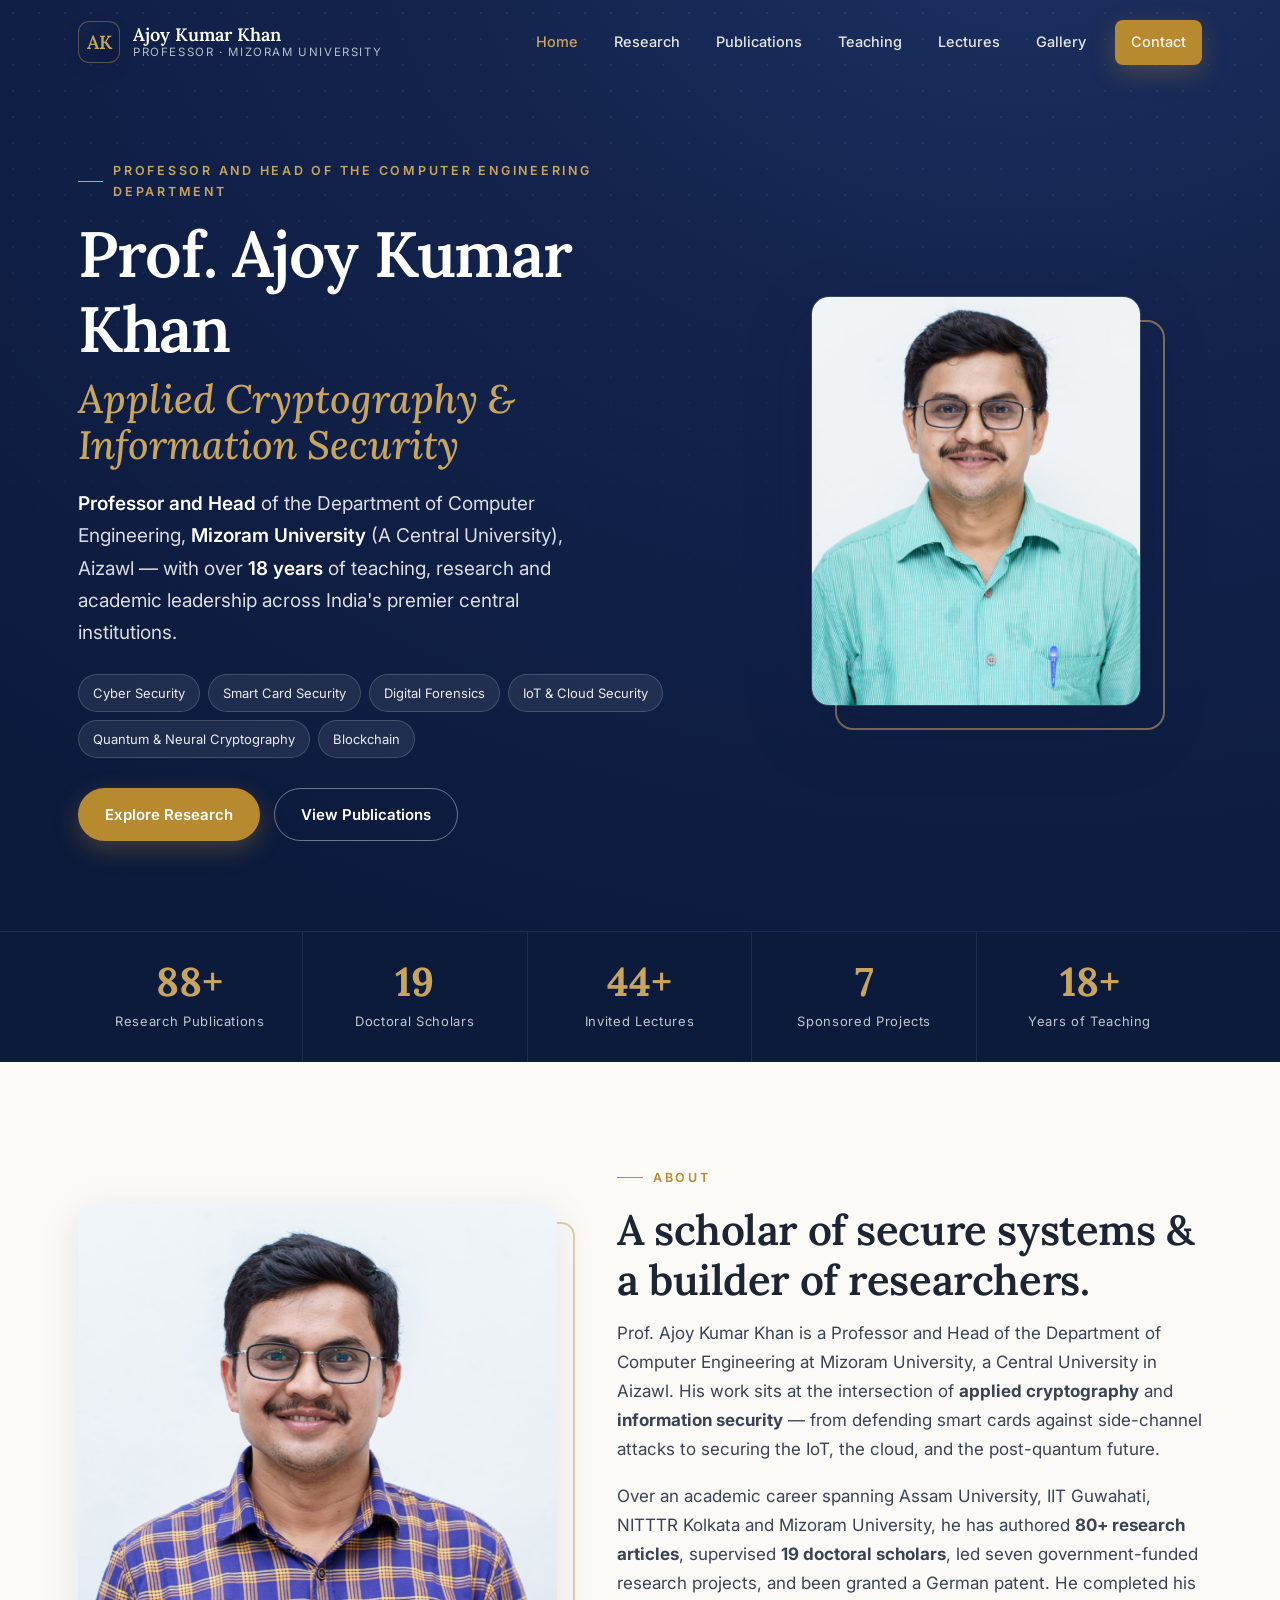
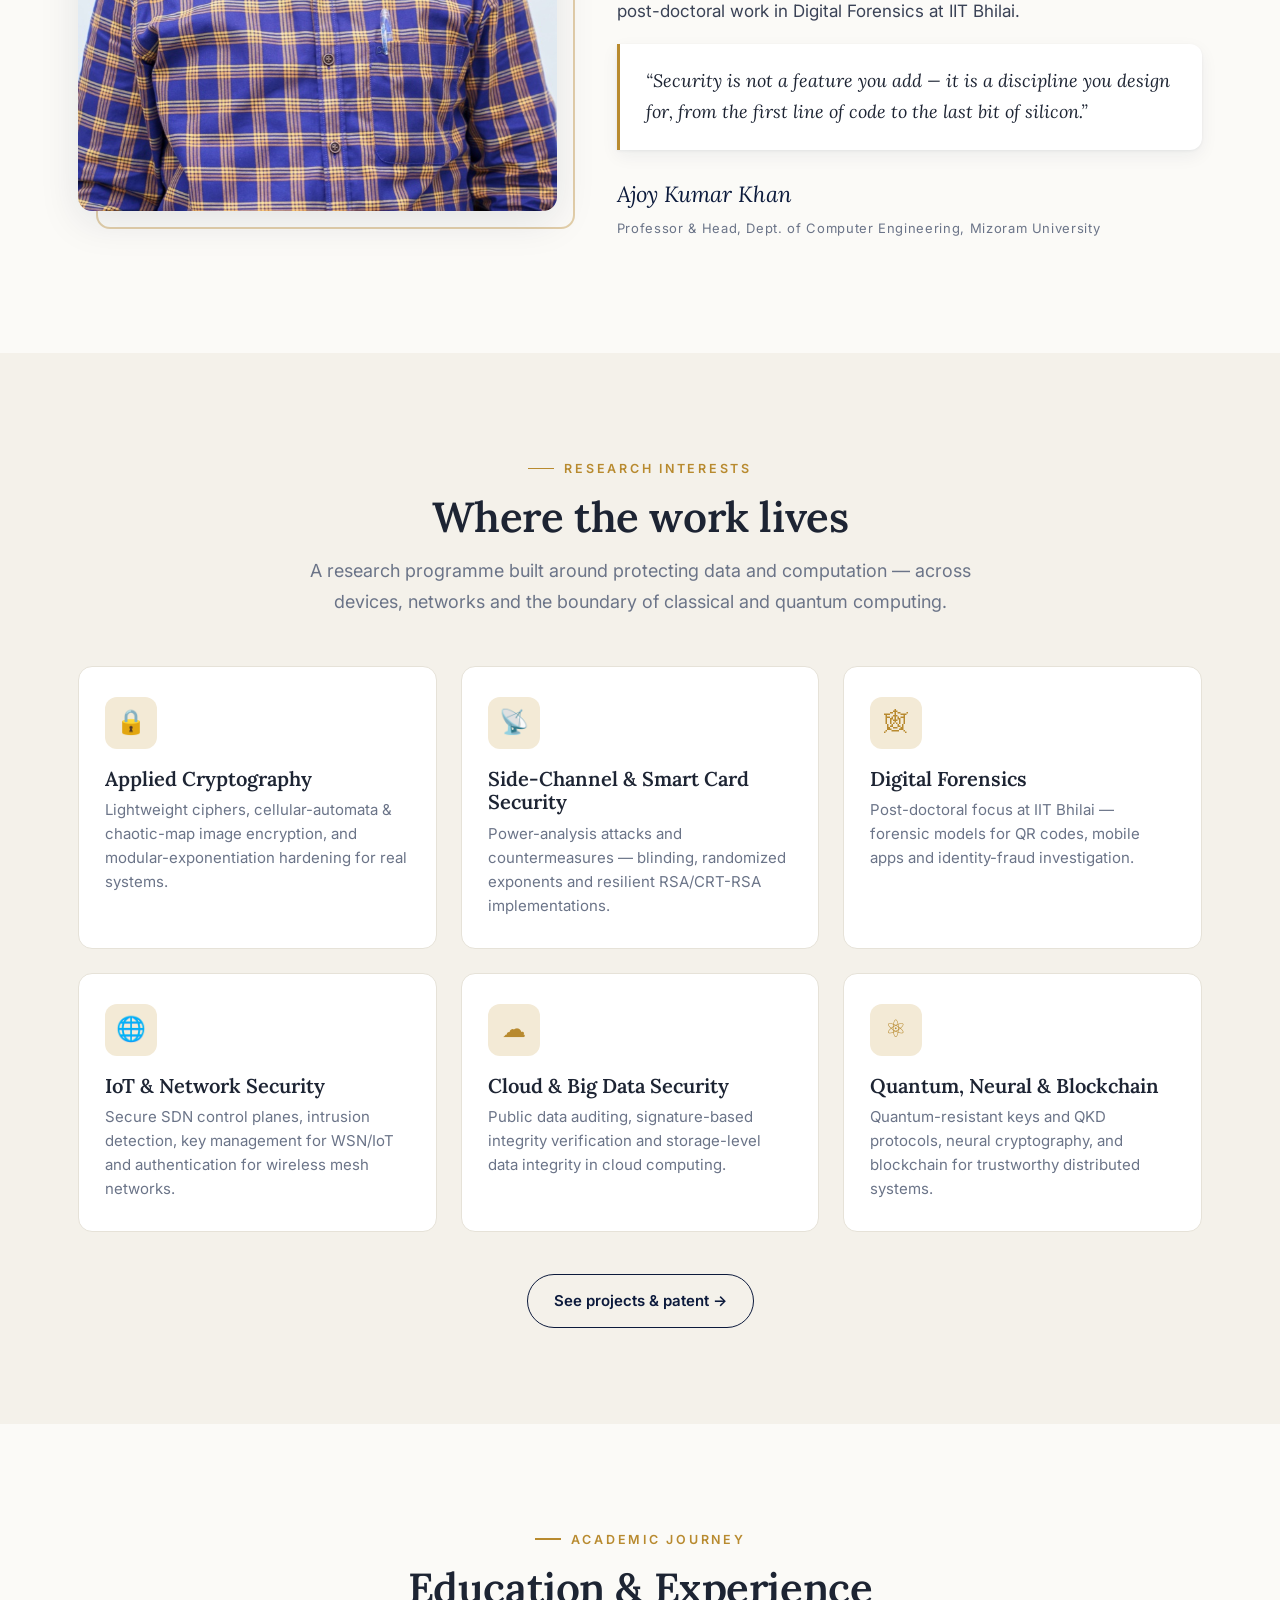
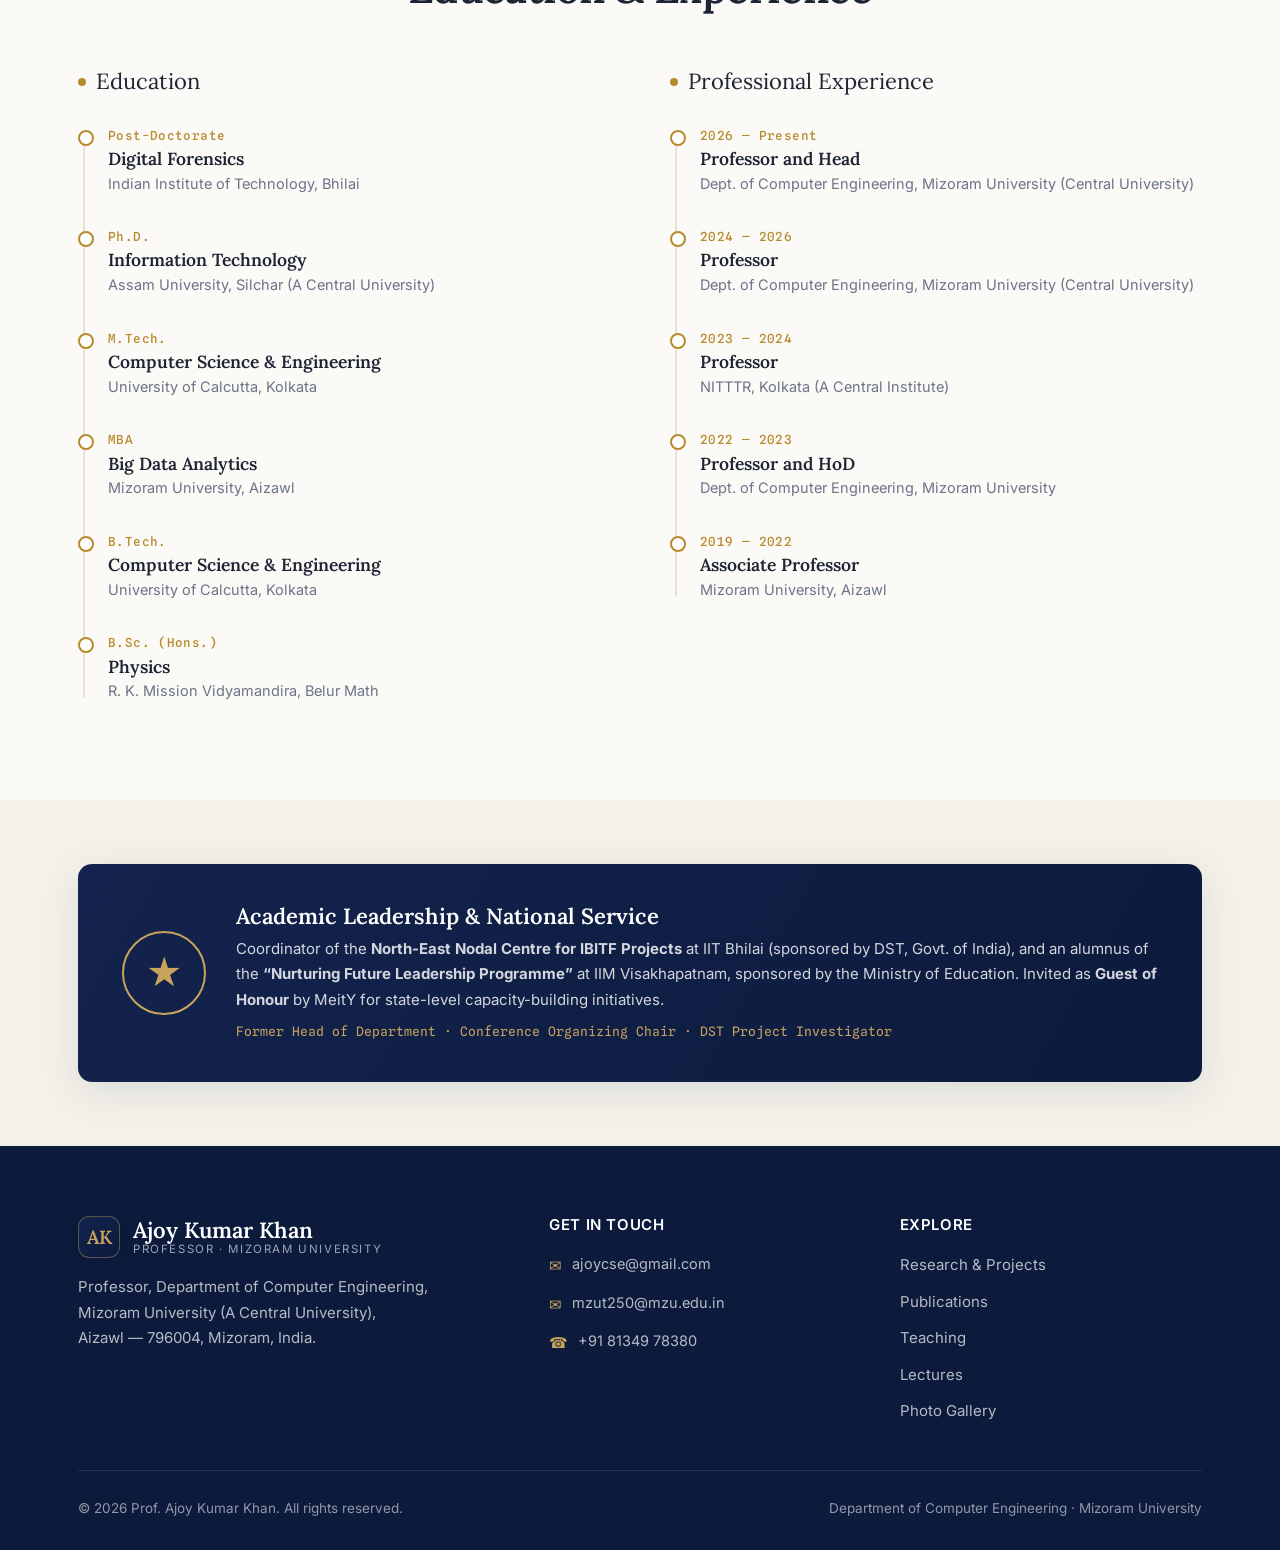
==== index.html @ 29b71128 "first commit" ====
<!DOCTYPE html>
<html lang="en">
<head>
<meta charset="UTF-8">
<meta name="viewport" content="width=device-width, initial-scale=1.0">
<title>Prof. Ajoy Kumar Khan — Professor of Computer Engineering | Cryptography &amp; Cyber Security</title>
<meta name="description" content="Prof. Ajoy Kumar Khan, Professor of Computer Engineering at Mizoram University (A Central University). Researcher in Applied Cryptography, Cyber Security, Digital Forensics, IoT and Cloud Security with 50+ publications and 19 doctoral scholars.">
<link rel="preconnect" href="https://fonts.googleapis.com">
<link rel="preconnect" href="https://fonts.gstatic.com" crossorigin>
<link href="https://fonts.googleapis.com/css2?family=Lora:ital,wght@0,500;0,600;0,700;1,500;1,600&family=Inter:wght@400;500;600;700&family=Spline+Sans+Mono:wght@400;500;600&display=swap" rel="stylesheet">
<link rel="stylesheet" href="assets/css/style.css">
</head>
<body>

<!-- ===== NAV ===== -->
<nav class="nav transparent">
  <div class="wrap nav__inner">
    <a href="index.html" class="brand">
      <span class="brand__mark">AK</span>
      <span class="brand__txt">
        <span class="brand__name">Ajoy Kumar Khan</span>
        <span class="brand__sub">Professor &middot; Mizoram University</span>
      </span>
    </a>
    <div class="nav__links" id="navLinks">
      <a href="index.html" data-page="index.html">Home</a>
      <a href="research.html" data-page="research.html">Research</a>
      <a href="publications.html" data-page="publications.html">Publications</a>
      <a href="teaching.html" data-page="teaching.html">Teaching</a>
      <a href="lectures.html" data-page="lectures.html">Lectures</a>
      <a href="gallery.html" data-page="gallery.html">Gallery</a>
      <a href="index.html#contact" class="btn btn--gold nav__cta">Contact</a>
    </div>
    <button class="nav__toggle" id="navToggle" aria-label="Menu"><span></span><span></span><span></span></button>
  </div>
</nav>

<!-- ===== HERO ===== -->
<header class="hero">
  <div class="hero__motif"></div>
  <div class="wrap hero__grid">
    <div class="hero__copy">
      <p class="eyebrow hero__eyebrow">Professor and Head of the Computer Engineering Department</p>
      <h1>Prof. Ajoy Kumar Khan
        <span class="accent">Applied Cryptography &amp; Information Security</span>
      </h1>
      <p class="hero__role">
        <strong>Professor and Head</strong> of the Department of Computer Engineering,
        <strong>Mizoram University</strong> (A Central University), Aizawl — with over
        <strong>18 years</strong> of teaching, research and academic leadership across India's
        premier central institutions.
      </p>
      <div class="hero__tags">
        <span>Cyber Security</span><span>Smart Card Security</span><span>Digital Forensics</span>
        <span>IoT &amp; Cloud Security</span><span>Quantum &amp; Neural Cryptography</span><span>Blockchain</span>
      </div>
      <div class="hero__cta">
        <a href="research.html" class="btn btn--gold">Explore Research</a>
        <a href="publications.html" class="btn btn--ghost">View Publications</a>
      </div>
    </div>
    <div class="hero__portrait">
      <span class="hero__frame"></span>
      <img src="assets/img/portrait-hero.jpg" alt="Prof. Ajoy Kumar Khan">
      <!-- <div class="hero__badge">
        <b>German Patent</b>
        <small>Granted 2022 &middot; English–Mizo Corpus</small>
      </div> -->
    </div>
  </div>
</header>

<!-- ===== HERO STATS ===== -->
<section class="hero-stats">
  <div class="wrap">
    <div class="hero-stats__grid">
      <div class="hstat"><b data-count="88" data-suffix="+">0</b><span>Research Publications</span></div>
      <div class="hstat"><b data-count="19">0</b><span>Doctoral Scholars</span></div>
      <div class="hstat"><b data-count="44" data-suffix="+">0</b><span>Invited Lectures</span></div>
      <div class="hstat"><b data-count="7">0</b><span>Sponsored Projects</span></div>
      <div class="hstat"><b data-count="18" data-suffix="+">0</b><span>Years of Teaching</span></div>
    </div>
  </div>
</section>

<!-- ===== ABOUT ===== -->
<section class="section" id="about">
  <div class="wrap about about__grid">
    <div class="about__media reveal">
      <img src="assets/img/portrait-about.jpg" alt="Prof. Ajoy Kumar Khan portrait">
    </div>
    <div class="reveal" data-d="1">
      <p class="eyebrow">About</p>
      <h2 class="section-title">A scholar of secure systems &amp; a builder of researchers.</h2>
      <p class="lead">Prof. Ajoy Kumar Khan is a Professor and Head of the Department of Computer Engineering at
        Mizoram University, a Central University in Aizawl. His work sits at the intersection of
        <strong>applied cryptography</strong> and <strong>information security</strong> — from defending
        smart cards against side-channel attacks to securing the IoT, the cloud, and the post-quantum future.</p>
      <p>Over an academic career spanning Assam University, IIT Guwahati, NITTTR Kolkata and Mizoram University,
        he has authored <strong>80+ research articles</strong>, supervised <strong>19 doctoral scholars</strong>,
        led seven government-funded research projects, and been granted a German patent. He completed his
        post-doctoral work in Digital Forensics at IIT Bhilai.</p>
      <div class="quote-card">“Security is not a feature you add — it is a discipline you design for, from the
        first line of code to the last bit of silicon.”</div>
      <p class="signature">Ajoy Kumar Khan
        <small>Professor &amp; Head, Dept. of Computer Engineering, Mizoram University</small>
      </p>
    </div>
  </div>
</section>

<!-- ===== RESEARCH INTERESTS ===== -->
<section class="section bg-paper2">
  <div class="wrap">
    <div class="center reveal">
      <p class="eyebrow">Research Interests</p>
      <h2 class="section-title">Where the work lives</h2>
      <p class="section-lead">A research programme built around protecting data and computation —
        across devices, networks and the boundary of classical and quantum computing.</p>
    </div>
    <div class="cards" style="margin-top:48px">
      <div class="icard reveal">
        <div class="icard__ico">&#128274;</div>
        <h3>Applied Cryptography</h3>
        <p>Lightweight ciphers, cellular-automata &amp; chaotic-map image encryption, and modular-exponentiation hardening for real systems.</p>
      </div>
      <div class="icard reveal" data-d="1">
        <div class="icard__ico">&#128225;</div>
        <h3>Side-Channel &amp; Smart Card Security</h3>
        <p>Power-analysis attacks and countermeasures — blinding, randomized exponents and resilient RSA/CRT-RSA implementations.</p>
      </div>
      <div class="icard reveal" data-d="2">
        <div class="icard__ico">&#128376;</div>
        <h3>Digital Forensics</h3>
        <p>Post-doctoral focus at IIT Bhilai — forensic models for QR codes, mobile apps and identity-fraud investigation.</p>
      </div>
      <div class="icard reveal">
        <div class="icard__ico">&#127760;</div>
        <h3>IoT &amp; Network Security</h3>
        <p>Secure SDN control planes, intrusion detection, key management for WSN/IoT and authentication for wireless mesh networks.</p>
      </div>
      <div class="icard reveal" data-d="1">
        <div class="icard__ico">&#9729;</div>
        <h3>Cloud &amp; Big Data Security</h3>
        <p>Public data auditing, signature-based integrity verification and storage-level data integrity in cloud computing.</p>
      </div>
      <div class="icard reveal" data-d="2">
        <div class="icard__ico">&#9883;</div>
        <h3>Quantum, Neural &amp; Blockchain</h3>
        <p>Quantum-resistant keys and QKD protocols, neural cryptography, and blockchain for trustworthy distributed systems.</p>
      </div>
    </div>
    <div class="center" style="margin-top:42px">
      <a href="research.html" class="btn btn--dark">See projects &amp; patent &rarr;</a>
    </div>
  </div>
</section>

<!-- ===== EDUCATION & EXPERIENCE ===== -->
<section class="section">
  <div class="wrap">
    <div class="center reveal">
      <p class="eyebrow">Academic Journey</p>
      <h2 class="section-title">Education &amp; Experience</h2>
    </div>
    <div class="tl-grid" style="margin-top:50px">
      <div class="reveal">
        <div class="tl-head"><span class="dot"></span>Education</div>
        <div class="timeline">
          <div class="tl-item"><div class="yr">Post-Doctorate</div><h4>Digital Forensics</h4><p>Indian Institute of Technology, Bhilai</p></div>
          <div class="tl-item"><div class="yr">Ph.D.</div><h4>Information Technology</h4><p>Assam University, Silchar (A Central University)</p></div>
          <div class="tl-item"><div class="yr">M.Tech.</div><h4>Computer Science &amp; Engineering</h4><p>University of Calcutta, Kolkata</p></div>
          <div class="tl-item"><div class="yr">MBA</div><h4>Big Data Analytics</h4><p>Mizoram University, Aizawl</p></div>
          <div class="tl-item"><div class="yr">B.Tech.</div><h4>Computer Science &amp; Engineering</h4><p>University of Calcutta, Kolkata</p></div>
          <div class="tl-item"><div class="yr">B.Sc. (Hons.)</div><h4>Physics</h4><p>R. K. Mission Vidyamandira, Belur Math</p></div>
        </div>
      </div>
      <div class="reveal" data-d="1">
        <div class="tl-head"><span class="dot"></span>Professional Experience</div>
        <div class="timeline">
          <div class="tl-item"><div class="yr">2026 — Present</div><h4>Professor and Head</h4><p>Dept. of Computer Engineering, Mizoram University (Central University)</p></div>
          <div class="tl-item"><div class="yr">2024 — 2026</div><h4>Professor</h4><p>Dept. of Computer Engineering, Mizoram University (Central University)</p></div>
          <div class="tl-item"><div class="yr">2023 — 2024</div><h4>Professor</h4><p>NITTTR, Kolkata (A Central Institute)</p></div>
          <div class="tl-item"><div class="yr">2022 — 2023</div><h4>Professor and HoD</h4><p>Dept. of Computer Engineering, Mizoram University</p></div>
          <div class="tl-item"><div class="yr">2019 — 2022</div><h4>Associate Professor</h4><p>Mizoram University, Aizawl</p></div>
        </div>
      </div>
    </div>
  </div>
</section>

<!-- ===== LEADERSHIP HIGHLIGHT ===== -->
<section class="section--tight bg-paper2">
  <div class="wrap">
    <div class="patent reveal">
      <div class="seal">&#9733;</div>
      <div>
        <h3>Academic Leadership &amp; National Service</h3>
        <p>Coordinator of the <strong>North-East Nodal Centre for IBITF Projects</strong> at IIT Bhilai (sponsored by DST,
          Govt. of India), and an alumnus of the <strong>“Nurturing Future Leadership Programme”</strong> at IIM Visakhapatnam,
          sponsored by the Ministry of Education. Invited as <strong>Guest of Honour</strong> by MeitY for state-level
          capacity-building initiatives.</p>
        <p class="tagn">Former Head of Department &middot; Conference Organizing Chair &middot; DST Project Investigator</p>
      </div>
    </div>
  </div>
</section>

<!-- ===== CONTACT ===== -->
<footer class="footer" id="contact">
  <div class="wrap">
    <div class="footer__grid">
      <div class="footer__brand">
        <div class="brand" style="margin-bottom:16px">
          <span class="brand__mark">AK</span>
          <span class="brand__txt"><span class="brand__name">Ajoy Kumar Khan</span>
          <span class="brand__sub" style="color:rgba(255,255,255,.6)">Professor &middot; Mizoram University</span></span>
        </div>
        <p>Professor, Department of Computer Engineering,<br>Mizoram University (A Central University),<br>Aizawl — 796004, Mizoram, India.</p>
      </div>
      <div>
        <h4>Get in touch</h4>
        <div class="contact-row"><span class="ic">&#9993;</span><a href="mailto:ajoycse@gmail.com">ajoycse@gmail.com</a></div>
        <div class="contact-row"><span class="ic">&#9993;</span><a href="mailto:mzut250@mzu.edu.in">mzut250@mzu.edu.in</a></div>
        <div class="contact-row"><span class="ic">&#9742;</span><a href="tel:+918134978380">+91 81349 78380</a></div>
      </div>
      <div>
        <h4>Explore</h4>
        <ul>
          <li><a href="research.html">Research &amp; Projects</a></li>
          <li><a href="publications.html">Publications</a></li>
          <li><a href="teaching.html">Teaching</a></li>
          <li><a href="lectures.html">Lectures</a></li>
          <li><a href="gallery.html">Photo Gallery</a></li>
        </ul>
      </div>
    </div>
    <div class="footer__bottom">
      <span>&copy; <span data-year>2026</span> Prof. Ajoy Kumar Khan. All rights reserved.</span>
      <span>Department of Computer Engineering &middot; Mizoram University</span>
    </div>
  </div>
</footer>

<script src="assets/js/main.js"></script>
</body>
</html>
---- assets/css/style.css ----
/* ===========================================================
   Prof. Ajoy Kumar Khan — Portfolio
   Design system: scholarly navy + gold, serif/sans pairing
   =========================================================== */

:root{
  --navy:#0c1a3c;
  --navy-2:#13234d;
  --navy-3:#1b2f5e;
  --ink:#1d2433;
  --body:#3a4256;
  --muted:#6b7488;
  --gold:#b88a2f;
  --gold-soft:#c9a45c;
  --gold-tint:#f3ead6;
  --paper:#fbfaf7;
  --paper-2:#f4f1ea;
  --line:#e6e2d8;
  --white:#ffffff;
  --shadow-sm:0 1px 3px rgba(12,26,60,.06),0 6px 18px rgba(12,26,60,.06);
  --shadow-md:0 10px 40px rgba(12,26,60,.10);
  --shadow-lg:0 24px 70px rgba(12,26,60,.18);
  --radius:14px;
  --radius-sm:10px;
  --maxw:1180px;
  --serif:"Lora",Georgia,"Times New Roman",serif;
  --sans:"Inter",-apple-system,BlinkMacSystemFont,"Segoe UI",sans-serif;
  --mono:"Spline Sans Mono",ui-monospace,SFMono-Regular,monospace;
}

*{box-sizing:border-box}
html{scroll-behavior:smooth;scroll-padding-top:90px}
body{
  margin:0;
  font-family:var(--sans);
  color:var(--body);
  background:var(--paper);
  font-size:17px;
  line-height:1.7;
  -webkit-font-smoothing:antialiased;
  text-rendering:optimizeLegibility;
}
img{max-width:100%;display:block}
a{color:inherit;text-decoration:none}
h1,h2,h3,h4{font-family:var(--serif);color:var(--ink);line-height:1.18;font-weight:600;margin:0}

.wrap{max-width:var(--maxw);margin:0 auto;padding:0 28px}
.section{padding:96px 0}
.section--tight{padding:64px 0}
.bg-paper2{background:var(--paper-2)}

/* ---------- Eyebrow + section titles ---------- */
.eyebrow{
  font-family:var(--sans);
  text-transform:uppercase;
  letter-spacing:.22em;
  font-size:12.5px;
  font-weight:600;
  color:var(--gold);
  margin:0 0 14px;
  display:inline-flex;align-items:center;gap:10px;
}
.eyebrow::before{content:"";width:26px;height:1.5px;background:var(--gold);display:inline-block}
.section-title{font-size:clamp(28px,4vw,42px);letter-spacing:-.01em;margin-bottom:14px}
.section-lead{max-width:680px;color:var(--muted);font-size:18px;margin:0 0 8px}
.center{text-align:center}
.center .eyebrow{justify-content:center}
.center .section-lead{margin-left:auto;margin-right:auto}

/* ---------- Buttons ---------- */
.btn{
  display:inline-flex;align-items:center;gap:9px;
  font-family:var(--sans);font-weight:600;font-size:15px;
  padding:13px 26px;border-radius:999px;cursor:pointer;border:1.5px solid transparent;
  transition:transform .25s ease,box-shadow .25s ease,background .25s ease,color .25s ease;
}
.btn--gold{background:var(--gold);color:#fff;box-shadow:0 8px 24px rgba(184,138,47,.32)}
.btn--gold:hover{transform:translateY(-2px);box-shadow:0 14px 32px rgba(184,138,47,.42)}
.btn--ghost{border-color:rgba(255,255,255,.4);color:#fff}
.btn--ghost:hover{background:rgba(255,255,255,.12);border-color:#fff}
.btn--dark{border-color:var(--navy);color:var(--navy)}
.btn--dark:hover{background:var(--navy);color:#fff;transform:translateY(-2px)}

/* ===========================================================
   NAVBAR
   =========================================================== */
.nav{
  position:fixed;top:0;left:0;right:0;z-index:100;
  background:rgba(251,250,247,.0);
  transition:background .35s ease,box-shadow .35s ease,padding .35s ease;
  padding:20px 0;
}
.nav.scrolled{background:rgba(251,250,247,.92);backdrop-filter:blur(12px);box-shadow:0 1px 0 var(--line);padding:12px 0}
.nav__inner{display:flex;align-items:center;justify-content:space-between;gap:20px}
.brand{display:flex;align-items:center;gap:13px}
.brand__mark{
  width:42px;height:42px;border-radius:11px;flex:none;
  background:linear-gradient(140deg,var(--navy-2),var(--navy));
  color:var(--gold-soft);font-family:var(--serif);font-weight:600;font-size:19px;
  display:grid;place-items:center;border:1px solid rgba(201,164,92,.4);
  box-shadow:var(--shadow-sm);
}
.brand__txt{display:flex;flex-direction:column;line-height:1.15}
.brand__name{font-family:var(--serif);font-weight:600;font-size:18px;color:var(--ink)}
.brand__sub{font-size:11.5px;letter-spacing:.14em;text-transform:uppercase;color:var(--muted)}
.nav.transparent .brand__name{color:#fff}
.nav.transparent .brand__sub{color:rgba(255,255,255,.7)}

.nav__links{display:flex;align-items:center;gap:6px}
.nav__links a{
  font-size:14.5px;font-weight:500;color:var(--ink);padding:9px 15px;border-radius:8px;
  transition:color .2s,background .2s;position:relative;
}
.nav.transparent .nav__links a{color:rgba(255,255,255,.88)}
.nav__links a:hover{color:var(--gold)}
.nav__links a.active{color:var(--gold)}
.nav.transparent .nav__links a:hover,.nav.transparent .nav__links a.active{color:var(--gold-soft)}
.nav__cta{margin-left:8px}

.nav__toggle{display:none;background:none;border:0;cursor:pointer;width:42px;height:42px;flex-direction:column;justify-content:center;gap:5px;padding:0}
.nav__toggle span{display:block;height:2px;width:24px;background:var(--ink);margin:0 auto;transition:.3s;border-radius:2px}
.nav.transparent .nav__toggle span{background:#fff}

/* ===========================================================
   HERO
   =========================================================== */
.hero{
  position:relative;color:#fff;overflow:hidden;
  background:radial-gradient(120% 120% at 80% -10%,#1c3061 0%,var(--navy-2) 40%,var(--navy) 100%);
  padding:160px 0 90px;
}
.hero__grid{display:grid;grid-template-columns:1.15fr .85fr;gap:60px;align-items:center}
.hero__eyebrow{color:var(--gold-soft)}
.hero__eyebrow::before{background:var(--gold-soft)}
.hero h1{color:#fff;font-size:clamp(38px,5.4vw,64px);letter-spacing:-.02em;margin-bottom:18px}
.hero h1 .accent{color:var(--gold-soft);display:block;font-style:italic;font-size:.62em;font-weight:500;margin-top:8px;letter-spacing:0}
.hero__role{font-size:19px;color:rgba(255,255,255,.85);max-width:540px;margin-bottom:14px}
.hero__role strong{color:#fff;font-weight:600}
.hero__tags{display:flex;flex-wrap:wrap;gap:8px;margin:24px 0 30px}
.hero__tags span{
  font-size:13px;padding:7px 14px;border-radius:999px;
  background:rgba(255,255,255,.08);border:1px solid rgba(255,255,255,.16);color:rgba(255,255,255,.9)
}
.hero__cta{display:flex;flex-wrap:wrap;gap:14px}

.hero__portrait{position:relative;justify-self:center}
.hero__portrait img{
  width:330px;height:410px;object-fit:cover;object-position:top center;
  border-radius:18px;box-shadow:var(--shadow-lg);
  border:1px solid rgba(255,255,255,.15);position:relative;z-index:2;
}
.hero__frame{
  position:absolute;inset:auto;top:24px;left:24px;width:330px;height:410px;
  border:2px solid var(--gold-soft);border-radius:18px;z-index:1;opacity:.6
}
.hero__badge{
  position:absolute;z-index:3;bottom:-22px;left:-26px;
  background:#fff;color:var(--ink);border-radius:14px;padding:16px 20px;
  box-shadow:var(--shadow-md);display:flex;flex-direction:column;min-width:150px;
}
.hero__badge b{font-family:var(--serif);font-size:26px;color:var(--navy)}
.hero__badge small{font-size:12px;color:var(--muted);letter-spacing:.04em}

/* hex motif */
.hero__motif{position:absolute;inset:0;opacity:.07;pointer-events:none;
  background-image:radial-gradient(circle at center,rgba(255,255,255,.9) 1px,transparent 1.4px);
  background-size:26px 26px;mask-image:linear-gradient(180deg,#000,transparent 70%)}

/* ---------- Hero stats bar ---------- */
.hero-stats{background:var(--navy);color:#fff;border-top:1px solid rgba(255,255,255,.08)}
.hero-stats__grid{display:grid;grid-template-columns:repeat(5,1fr);gap:0}
.hstat{padding:30px 18px;text-align:center;border-right:1px solid rgba(255,255,255,.08)}
.hstat:last-child{border-right:0}
.hstat b{display:block;font-family:var(--serif);font-size:40px;color:var(--gold-soft);line-height:1}
.hstat span{display:block;margin-top:8px;font-size:13px;letter-spacing:.05em;color:rgba(255,255,255,.75)}

/* ===========================================================
   ABOUT
   =========================================================== */
.about__grid{display:grid;grid-template-columns:.9fr 1.1fr;gap:60px;align-items:center}
.about__media{position:relative}
.about__media img{border-radius:var(--radius);box-shadow:var(--shadow-md);width:100%}
.about__media::before{content:"";position:absolute;inset:18px -18px -18px 18px;border:2px solid var(--gold-soft);border-radius:var(--radius);z-index:-1;opacity:.5}
.about p{margin:0 0 18px}
.about p .lead{font-size:20px;color:var(--ink)}
.signature{font-family:var(--serif);font-style:italic;font-size:22px;color:var(--navy);margin-top:8px}
.signature small{display:block;font-style:normal;font-family:var(--sans);font-size:13px;color:var(--muted);letter-spacing:.05em;margin-top:4px}

.quote-card{
  border-left:3px solid var(--gold);background:var(--white);padding:22px 26px;border-radius:0 12px 12px 0;
  box-shadow:var(--shadow-sm);font-family:var(--serif);font-style:italic;font-size:18px;color:var(--ink);margin:6px 0 26px
}

/* ===========================================================
   RESEARCH INTEREST CARDS
   =========================================================== */
.cards{display:grid;grid-template-columns:repeat(3,1fr);gap:24px}
.cards--2{grid-template-columns:repeat(2,1fr)}
.icard{
  background:var(--white);border:1px solid var(--line);border-radius:var(--radius);
  padding:30px 26px;transition:transform .3s ease,box-shadow .3s ease,border-color .3s;
  position:relative;overflow:hidden;
}
.icard::after{content:"";position:absolute;top:0;left:0;width:100%;height:3px;background:linear-gradient(90deg,var(--gold),var(--gold-soft));transform:scaleX(0);transform-origin:left;transition:transform .35s ease}
.icard:hover{transform:translateY(-6px);box-shadow:var(--shadow-md);border-color:transparent}
.icard:hover::after{transform:scaleX(1)}
.icard__ico{
  width:52px;height:52px;border-radius:12px;display:grid;place-items:center;margin-bottom:18px;
  background:var(--gold-tint);color:var(--gold);font-size:24px;
}
.icard h3{font-size:20px;margin-bottom:8px}
.icard p{margin:0;font-size:15px;color:var(--muted);line-height:1.6}

/* ===========================================================
   TIMELINE
   =========================================================== */
.tl-grid{display:grid;grid-template-columns:1fr 1fr;gap:60px}
.timeline{position:relative;padding-left:30px}
.timeline::before{content:"";position:absolute;left:5px;top:6px;bottom:6px;width:2px;background:var(--line)}
.tl-item{position:relative;padding-bottom:30px}
.tl-item:last-child{padding-bottom:0}
.tl-item::before{content:"";position:absolute;left:-30px;top:5px;width:12px;height:12px;border-radius:50%;background:var(--white);border:2.5px solid var(--gold);z-index:1}
.tl-item .yr{font-family:var(--mono);font-size:12.5px;color:var(--gold);letter-spacing:.03em;font-weight:500}
.tl-item h4{font-size:17.5px;margin:3px 0 2px}
.tl-item p{margin:0;font-size:14.5px;color:var(--muted)}
.tl-head{font-family:var(--serif);font-size:22px;color:var(--ink);margin-bottom:24px;display:flex;align-items:center;gap:10px}
.tl-head .dot{width:8px;height:8px;border-radius:50%;background:var(--gold)}

/* ===========================================================
   PROJECTS
   =========================================================== */
.proj{display:flex;flex-direction:column;gap:18px}
.proj-card{
  background:var(--white);border:1px solid var(--line);border-radius:var(--radius);padding:26px 28px;
  display:grid;grid-template-columns:auto 1fr auto;gap:24px;align-items:center;transition:box-shadow .3s,transform .3s
}
.proj-card:hover{box-shadow:var(--shadow-md);transform:translateY(-3px)}
.proj-card .agency{font-family:var(--mono);font-size:13px;font-weight:600;color:var(--navy);background:var(--gold-tint);padding:8px 14px;border-radius:8px;white-space:nowrap}
.proj-card h4{font-size:17px;margin:0 0 4px;line-height:1.4}
.proj-card .meta{font-size:14px;color:var(--muted)}
.proj-card .role{text-align:right}
.proj-card .role b{font-family:var(--serif);font-size:16px;color:var(--ink);display:block}
.proj-card .role .cost{font-family:var(--mono);font-size:13px;color:var(--gold);font-weight:600}
.tag-status{font-size:11px;text-transform:uppercase;letter-spacing:.08em;padding:3px 10px;border-radius:999px;font-weight:600}
.tag-status.ongoing{background:#e7f3ec;color:#1f7a45}
.tag-status.done{background:#eef0f5;color:#4a5570}

/* patent banner */
.patent{
  background:linear-gradient(120deg,var(--navy-2),var(--navy));color:#fff;border-radius:var(--radius);
  padding:40px 44px;display:grid;grid-template-columns:auto 1fr;gap:30px;align-items:center;box-shadow:var(--shadow-md)
}
.patent .seal{width:84px;height:84px;border-radius:50%;border:2px solid var(--gold-soft);display:grid;place-items:center;font-size:36px;color:var(--gold-soft)}
.patent h3{color:#fff;font-size:22px;margin-bottom:6px}
.patent p{margin:0;color:rgba(255,255,255,.82);font-size:15px}
.patent .tagn{font-family:var(--mono);color:var(--gold-soft);font-size:13px;margin-top:8px}

/* ===========================================================
   PUBLICATIONS
   =========================================================== */
.pub-toolbar{display:flex;flex-wrap:wrap;gap:14px;align-items:center;justify-content:space-between;margin-bottom:34px}
.pub-search{position:relative;flex:1;min-width:240px;max-width:420px}
.pub-search input{
  width:100%;padding:13px 16px 13px 44px;border:1.5px solid var(--line);border-radius:999px;
  font-family:var(--sans);font-size:15px;background:var(--white);color:var(--ink);transition:border-color .2s,box-shadow .2s
}
.pub-search input:focus{outline:none;border-color:var(--gold);box-shadow:0 0 0 4px rgba(184,138,47,.12)}
.pub-search svg{position:absolute;left:16px;top:50%;transform:translateY(-50%);color:var(--muted)}
.pub-filters{display:flex;gap:8px;flex-wrap:wrap}
.chip{
  font-size:13.5px;font-weight:500;padding:9px 18px;border-radius:999px;border:1.5px solid var(--line);
  background:var(--white);cursor:pointer;color:var(--body);transition:all .2s
}
.chip:hover{border-color:var(--gold-soft)}
.chip.active{background:var(--navy);color:#fff;border-color:var(--navy)}

.pubtabs{display:flex;gap:4px;border-bottom:1px solid var(--line);margin-bottom:30px;flex-wrap:wrap}
.pubtab{
  font-family:var(--sans);font-size:15px;font-weight:600;color:var(--muted);background:none;border:0;
  padding:14px 20px;cursor:pointer;position:relative;transition:color .2s
}
.pubtab .n{font-family:var(--mono);font-size:12px;color:var(--gold);margin-left:6px}
.pubtab.active{color:var(--ink)}
.pubtab::after{content:"";position:absolute;left:14px;right:14px;bottom:-1px;height:2.5px;background:var(--gold);transform:scaleX(0);transition:transform .25s}
.pubtab.active::after{transform:scaleX(1)}

.pub-list{display:flex;flex-direction:column;gap:2px}
.pub-item{
  display:grid;grid-template-columns:auto 1fr;gap:22px;padding:22px 22px;border-radius:12px;
  transition:background .25s;border:1px solid transparent
}
.pub-item:hover{background:var(--white);border-color:var(--line);box-shadow:var(--shadow-sm)}
.pub-item .pnum{font-family:var(--serif);font-size:18px;color:var(--gold-soft);font-weight:600;padding-top:2px;min-width:34px}
.pub-item .ptitle{font-family:var(--serif);font-size:18px;color:var(--ink);line-height:1.45;margin:0 0 6px;font-weight:600}
.pub-item .pmeta{font-size:14.5px;color:var(--muted);line-height:1.55}
.pub-badges{display:flex;flex-wrap:wrap;gap:7px;margin-top:10px;align-items:center}
.badge{font-size:11.5px;font-weight:600;letter-spacing:.03em;padding:4px 10px;border-radius:6px;text-transform:uppercase}
.badge.q1{background:#e4f0e8;color:#1f7a45}
.badge.q2{background:#e9f0f7;color:#2a5d9c}
.badge.sci{background:#f3ead6;color:#9a6f1e}
.badge.role{background:#eef0f5;color:#525d78}
.badge.if{background:var(--navy);color:#fff}
.pub-doi{font-family:var(--mono);font-size:12.5px;color:var(--gold);display:inline-flex;align-items:center;gap:5px;margin-top:8px}
.pub-doi:hover{text-decoration:underline}
.pub-empty{padding:40px;text-align:center;color:var(--muted)}

/* ===========================================================
   SCHOLARS TABLE
   =========================================================== */
.scholar-grid{display:grid;grid-template-columns:repeat(2,1fr);gap:16px}
.scholar{
  background:var(--white);border:1px solid var(--line);border-radius:12px;padding:18px 22px;
  display:flex;align-items:center;gap:16px;transition:transform .25s,box-shadow .25s
}
.scholar:hover{transform:translateY(-3px);box-shadow:var(--shadow-sm)}
.scholar .av{
  width:46px;height:46px;border-radius:50%;flex:none;display:grid;place-items:center;
  background:linear-gradient(140deg,var(--navy-2),var(--navy));color:var(--gold-soft);
  font-family:var(--serif);font-weight:600;font-size:17px
}
.scholar .info b{font-size:16px;color:var(--ink);font-family:var(--serif);display:block;line-height:1.3}
.scholar .info span{font-size:13px;color:var(--muted)}
.scholar .st{margin-left:auto;font-size:11px;font-weight:600;text-transform:uppercase;letter-spacing:.05em;padding:5px 11px;border-radius:999px;white-space:nowrap}
.st.awarded{background:#e4f0e8;color:#1f7a45}
.st.submitted{background:#fff3e0;color:#a96a12}
.st.pursuing{background:#e9f0f7;color:#2a5d9c}

/* lecture / org lists */
.feed{display:flex;flex-direction:column;gap:0}
.feed-item{display:grid;grid-template-columns:130px 1fr;gap:22px;padding:20px 0;border-bottom:1px solid var(--line)}
.feed-item:last-child{border-bottom:0}
.feed-item .when{font-family:var(--mono);font-size:13px;color:var(--gold);font-weight:500}
.feed-item h4{font-size:17px;margin:0 0 4px;color:var(--ink);font-weight:600}
.feed-item .ven{font-size:14.5px;color:var(--muted)}
.feed-item .lvl{display:inline-block;margin-top:6px;font-size:11px;text-transform:uppercase;letter-spacing:.06em;color:var(--gold);font-weight:600}

/* ===========================================================
   GALLERY
   =========================================================== */
.gallery{columns:3;column-gap:20px}
.gcard{break-inside:avoid;margin-bottom:20px;border-radius:var(--radius);overflow:hidden;position:relative;cursor:pointer;box-shadow:var(--shadow-sm);background:var(--navy)}
.gcard img{width:100%;transition:transform .6s cubic-bezier(.2,.6,.2,1);display:block}
.gcard:hover img{transform:scale(1.06)}
.gcard__cap{
  position:absolute;inset:0;display:flex;flex-direction:column;justify-content:flex-end;
  padding:22px;color:#fff;
  background:linear-gradient(180deg,transparent 45%,rgba(8,16,40,.85) 100%);
  opacity:1;transition:opacity .3s
}
.gcard__cap b{font-family:var(--serif);font-size:18px;line-height:1.3}
.gcard__cap span{font-size:13px;color:rgba(255,255,255,.82);margin-top:3px}

/* lightbox */
.lightbox{position:fixed;inset:0;z-index:300;background:rgba(8,14,32,.94);display:none;align-items:center;justify-content:center;padding:40px}
.lightbox.open{display:flex}
.lightbox img{max-width:90vw;max-height:82vh;border-radius:10px;box-shadow:var(--shadow-lg)}
.lightbox__cap{position:absolute;bottom:32px;left:0;right:0;text-align:center;color:#fff;font-family:var(--serif);font-size:18px}
.lightbox__close{position:absolute;top:26px;right:30px;background:none;border:0;color:#fff;font-size:34px;cursor:pointer;line-height:1}
.lightbox__nav{position:absolute;top:50%;transform:translateY(-50%);background:rgba(255,255,255,.12);border:0;color:#fff;width:52px;height:52px;border-radius:50%;font-size:24px;cursor:pointer;transition:background .2s}
.lightbox__nav:hover{background:rgba(255,255,255,.25)}
.lightbox__nav.prev{left:24px}
.lightbox__nav.next{right:24px}

/* ===========================================================
   PAGE HEADER (interior pages)
   =========================================================== */
.pagehead{
  background:radial-gradient(120% 130% at 85% -20%,#1c3061,var(--navy-2) 45%,var(--navy));
  color:#fff;padding:150px 0 70px;position:relative;overflow:hidden
}
.pagehead .hero__motif{opacity:.06}
.pagehead h1{color:#fff;font-size:clamp(34px,5vw,52px);margin-bottom:14px}
.pagehead p{color:rgba(255,255,255,.82);max-width:620px;font-size:18px;margin:0}
.crumbs{font-size:13px;color:var(--gold-soft);letter-spacing:.04em;margin-bottom:18px}
.crumbs a:hover{color:#fff}

/* ===========================================================
   FOOTER
   =========================================================== */
.footer{background:var(--navy);color:rgba(255,255,255,.7);padding:70px 0 30px}
.footer__grid{display:grid;grid-template-columns:1.4fr 1fr 1fr;gap:48px;padding-bottom:46px;border-bottom:1px solid rgba(255,255,255,.1)}
.footer h4{color:#fff;font-size:15px;letter-spacing:.04em;margin-bottom:18px;font-family:var(--sans);text-transform:uppercase;font-weight:600}
.footer__brand .brand__name{color:#fff;font-size:22px}
.footer p{font-size:15px;line-height:1.7;margin:0 0 8px}
.footer a{transition:color .2s}
.footer a:hover{color:var(--gold-soft)}
.footer ul{list-style:none;margin:0;padding:0;display:flex;flex-direction:column;gap:11px;font-size:15px}
.footer .contact-row{display:flex;gap:10px;align-items:flex-start;font-size:14.5px;margin-bottom:12px}
.footer .contact-row .ic{color:var(--gold-soft);flex:none;margin-top:2px}
.footer__bottom{padding-top:26px;display:flex;justify-content:space-between;flex-wrap:wrap;gap:12px;font-size:13.5px;color:rgba(255,255,255,.55)}
.footer__bottom a{color:rgba(255,255,255,.7)}

/* ===========================================================
   REVEAL ANIMATIONS
   =========================================================== */
.reveal{opacity:0;transform:translateY(26px);transition:opacity .7s ease,transform .7s ease}
.reveal.in{opacity:1;transform:none}
.reveal[data-d="1"]{transition-delay:.08s}
.reveal[data-d="2"]{transition-delay:.16s}
.reveal[data-d="3"]{transition-delay:.24s}
.reveal[data-d="4"]{transition-delay:.32s}
@media (prefers-reduced-motion:reduce){.reveal{opacity:1;transform:none;transition:none}html{scroll-behavior:auto}}

/* ===========================================================
   RESPONSIVE
   =========================================================== */
@media (max-width:980px){
  .hero__grid{grid-template-columns:1fr;gap:50px;text-align:center}
  .hero__eyebrow,.hero__tags{justify-content:center}
  .hero__cta{justify-content:center}
  .hero__role{margin-left:auto;margin-right:auto}
  .hero-stats__grid{grid-template-columns:repeat(3,1fr)}
  .hstat:nth-child(3){border-right:0}
  .about__grid,.tl-grid,.about__media{grid-template-columns:1fr}
  .about__media{max-width:420px;margin:0 auto 16px}
  .cards{grid-template-columns:repeat(2,1fr)}
  .gallery{columns:2}
  .footer__grid{grid-template-columns:1fr 1fr}
}
@media (max-width:680px){
  body{font-size:16px}
  .section{padding:64px 0}
  .nav__links{
    position:fixed;inset:0 0 0 auto;width:min(80vw,320px);background:var(--navy);
    flex-direction:column;align-items:flex-start;justify-content:flex-start;gap:6px;
    padding:90px 28px 40px;transform:translateX(100%);transition:transform .35s ease;box-shadow:var(--shadow-lg)
  }
  .nav__links.open{transform:none}
  .nav__links a{color:#fff!important;width:100%;font-size:17px;padding:13px 12px}
  .nav__cta{margin:14px 0 0}
  .nav__toggle{display:flex;z-index:101}
  .nav__toggle.open span:nth-child(1){transform:translateY(7px) rotate(45deg)}
  .nav__toggle.open span:nth-child(2){opacity:0}
  .nav__toggle.open span:nth-child(3){transform:translateY(-7px) rotate(-45deg)}
  .nav.transparent .nav__toggle.open span{background:#fff}
  .hero-stats__grid{grid-template-columns:repeat(2,1fr)}
  .hstat{border-right:0;border-bottom:1px solid rgba(255,255,255,.08)}
  .cards{grid-template-columns:1fr}
  .gallery{columns:1}
  .footer__grid{grid-template-columns:1fr}
  .proj-card{grid-template-columns:1fr;gap:14px}
  .proj-card .role{text-align:left}
  .feed-item{grid-template-columns:1fr;gap:6px}
  .scholar-grid{grid-template-columns:1fr}
  .patent{grid-template-columns:1fr;text-align:center}
  .patent .seal{margin:0 auto}
  .pub-item{grid-template-columns:1fr;gap:6px}
  .pub-item .pnum{display:none}
}
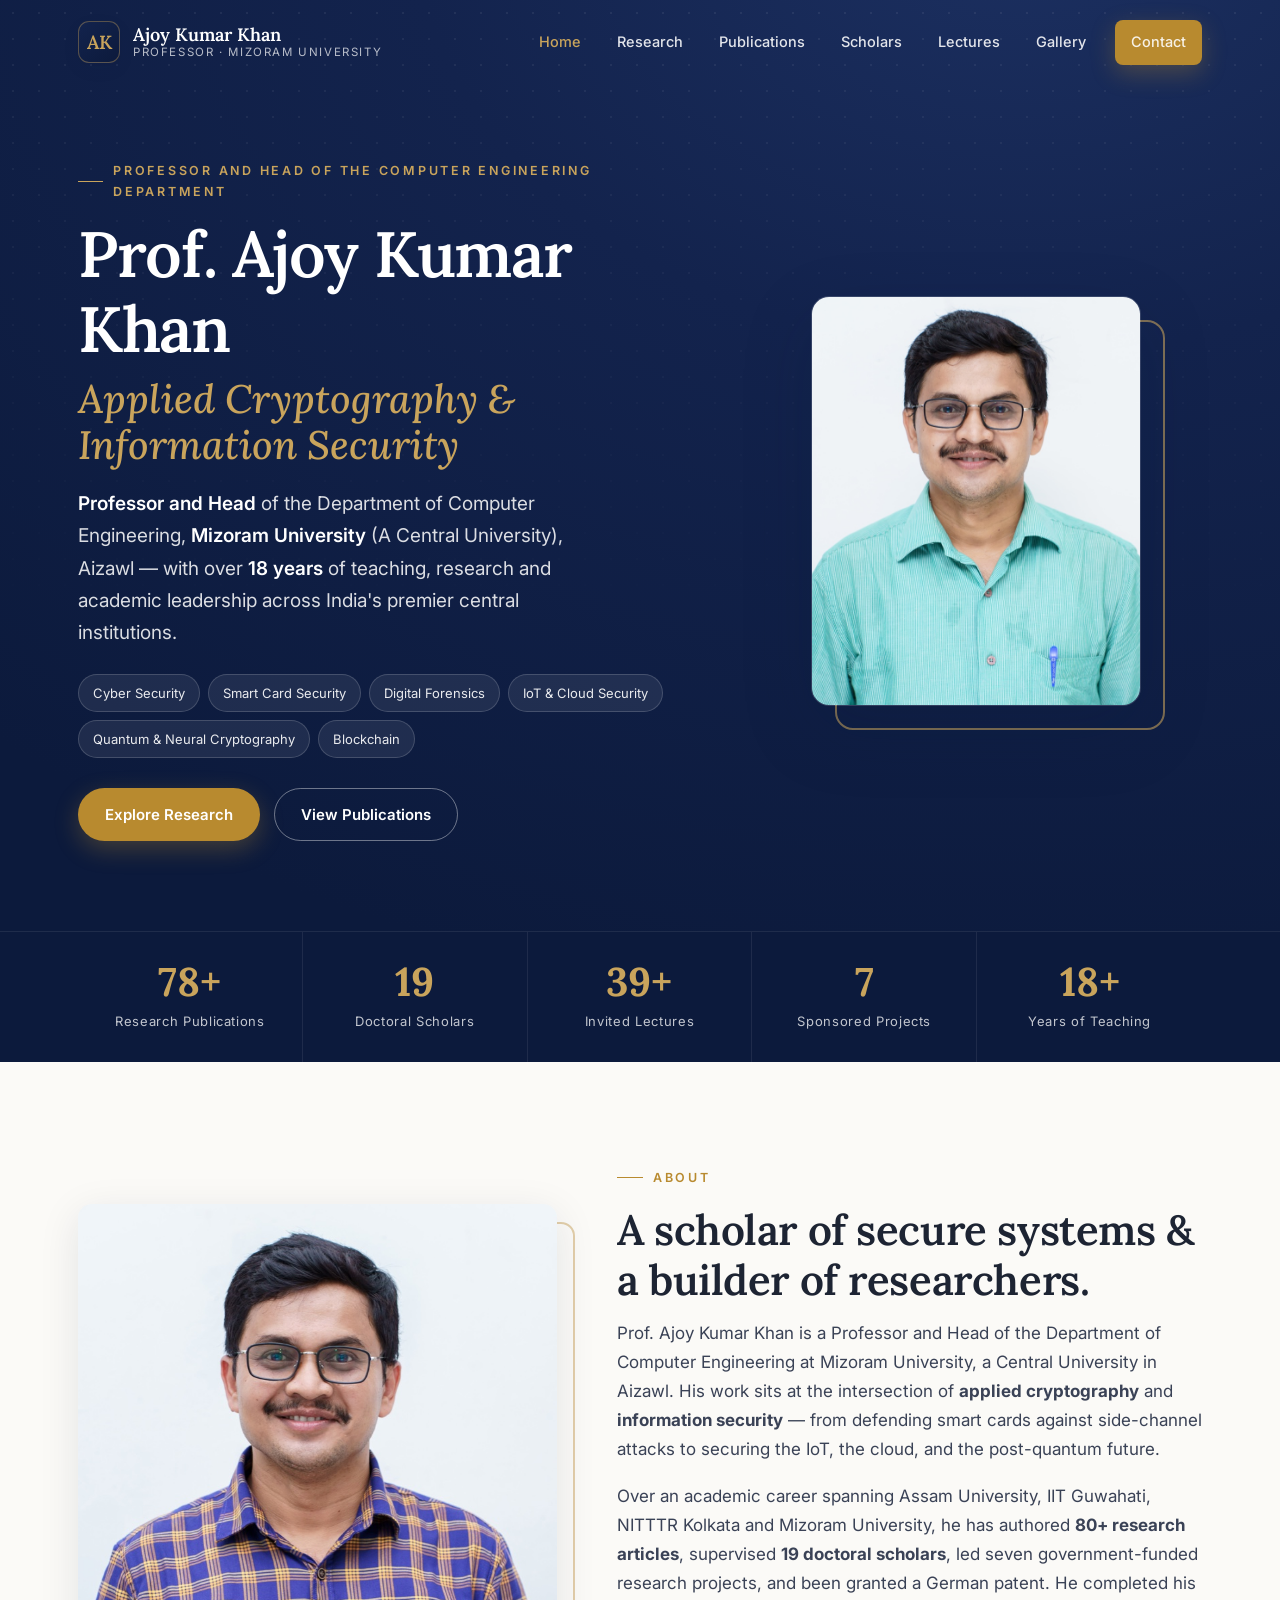
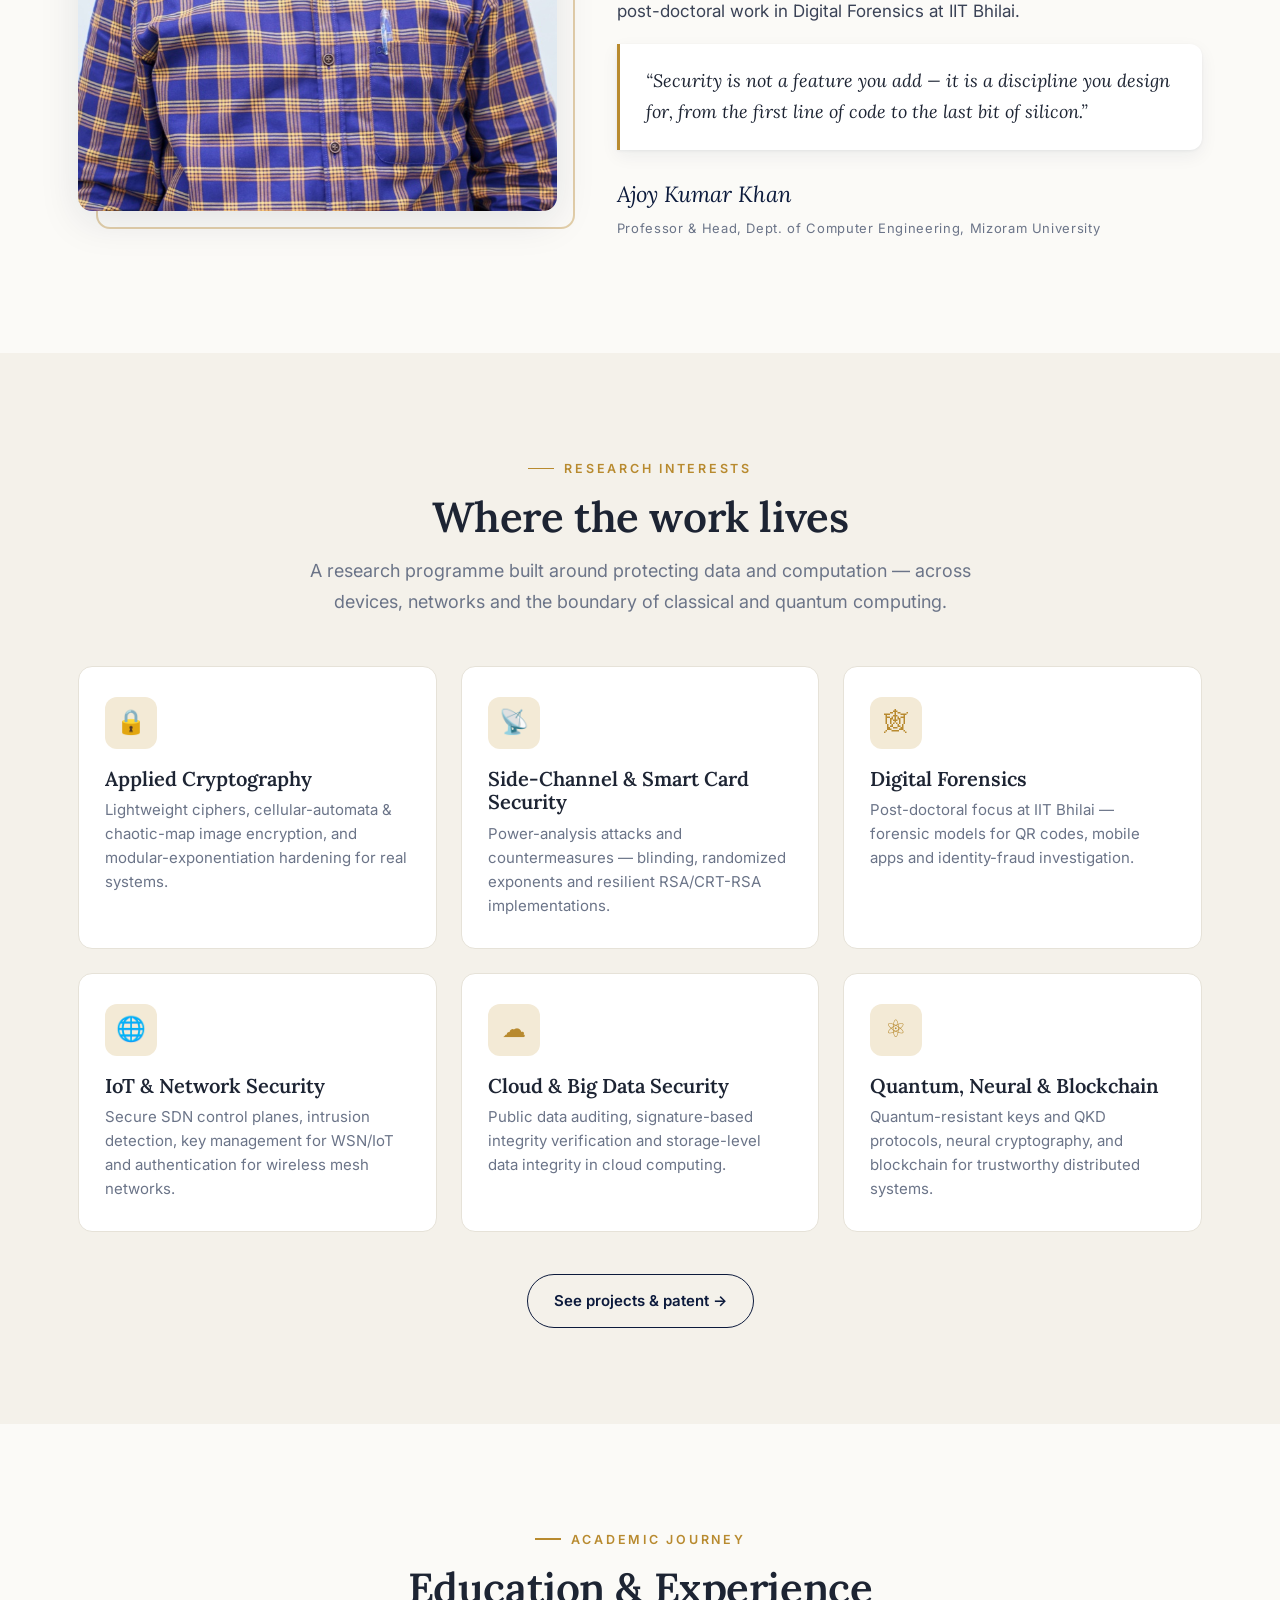
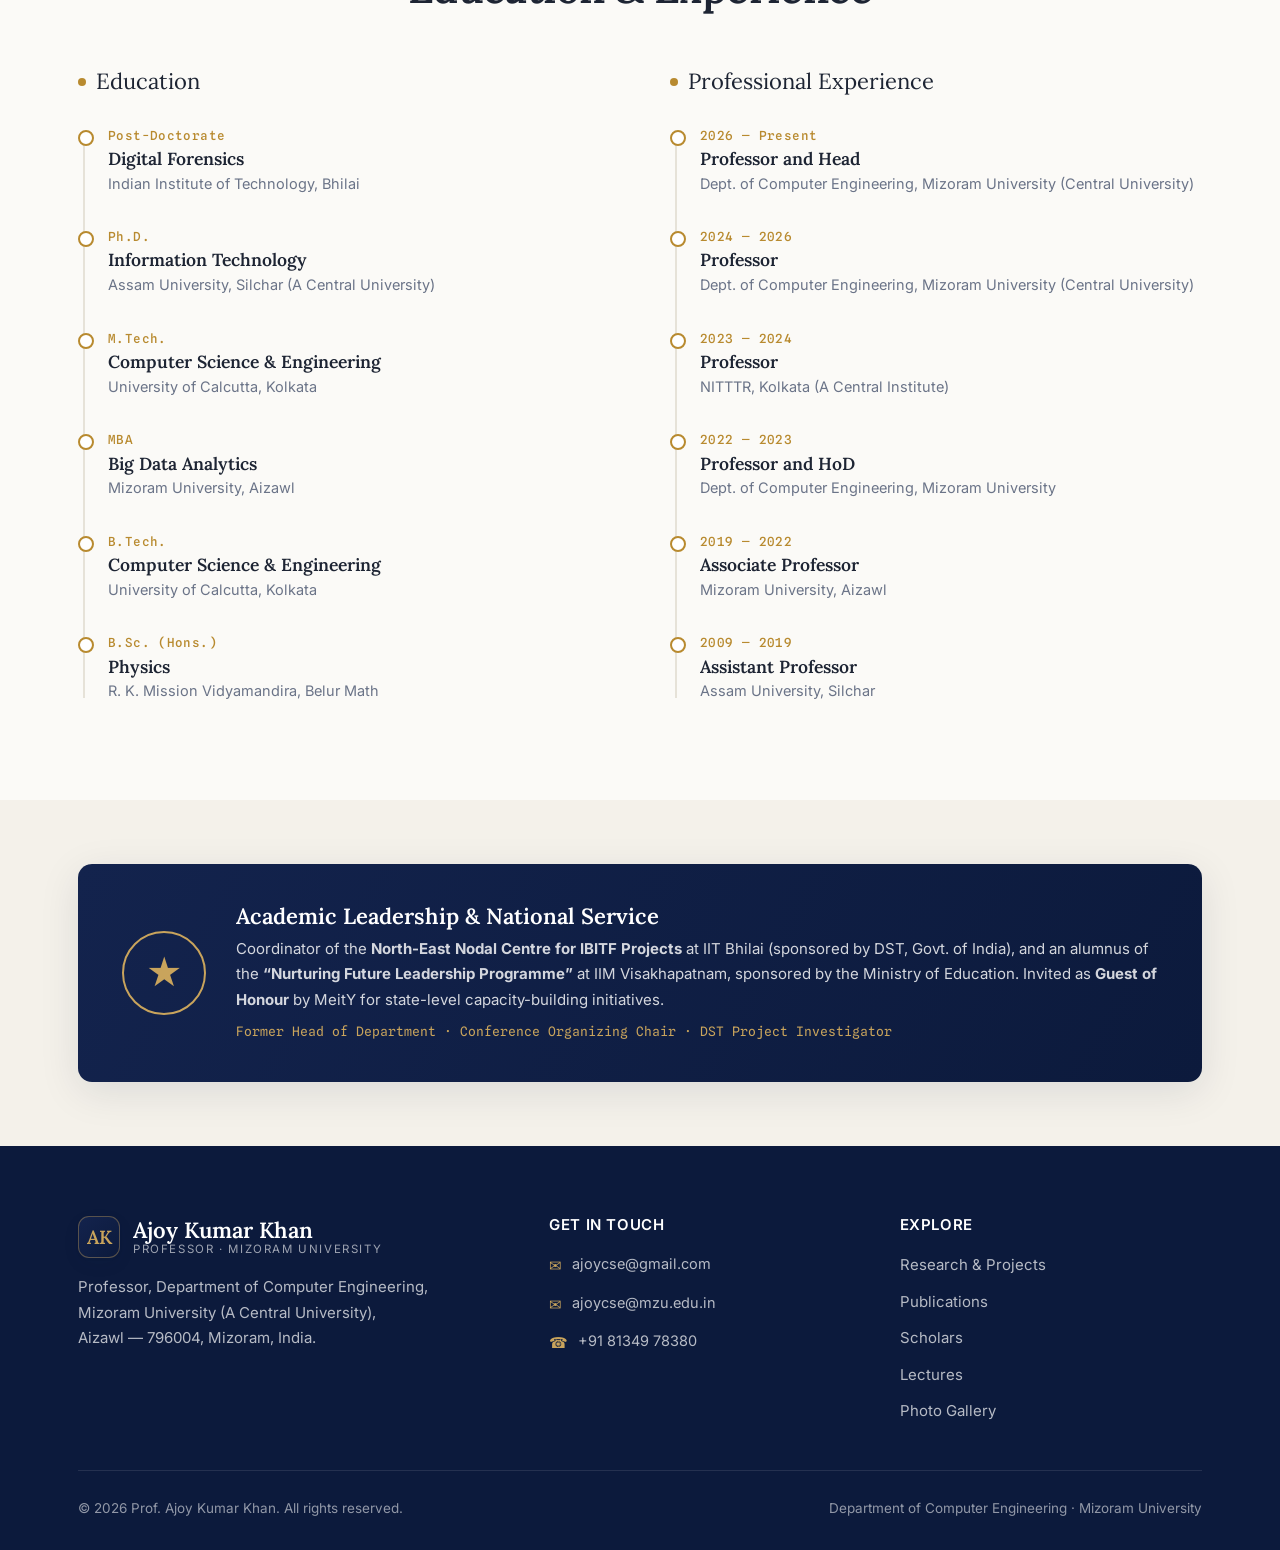
==== commit eebde271: "first commit" ====
--- a/index.html
+++ b/index.html
@@ -26,7 +26,7 @@
       <a href="index.html" data-page="index.html">Home</a>
       <a href="research.html" data-page="research.html">Research</a>
       <a href="publications.html" data-page="publications.html">Publications</a>
-      <a href="teaching.html" data-page="teaching.html">Teaching</a>
+      <a href="scholars.html" data-page="scholars.html">Scholars</a>
       <a href="lectures.html" data-page="lectures.html">Lectures</a>
       <a href="gallery.html" data-page="gallery.html">Gallery</a>
       <a href="index.html#contact" class="btn btn--gold nav__cta">Contact</a>
@@ -183,6 +183,8 @@
           <div class="tl-item"><div class="yr">2023 — 2024</div><h4>Professor</h4><p>NITTTR, Kolkata (A Central Institute)</p></div>
           <div class="tl-item"><div class="yr">2022 — 2023</div><h4>Professor and HoD</h4><p>Dept. of Computer Engineering, Mizoram University</p></div>
           <div class="tl-item"><div class="yr">2019 — 2022</div><h4>Associate Professor</h4><p>Mizoram University, Aizawl</p></div>
+          <div class="tl-item"><div class="yr">2009 — 2019</div><h4>Assistant Professor</h4><p>Assam University, Silchar</p></div>
+
         </div>
       </div>
     </div>
@@ -221,7 +223,7 @@
       <div>
         <h4>Get in touch</h4>
         <div class="contact-row"><span class="ic">&#9993;</span><a href="mailto:ajoycse@gmail.com">ajoycse@gmail.com</a></div>
-        <div class="contact-row"><span class="ic">&#9993;</span><a href="mailto:mzut250@mzu.edu.in">mzut250@mzu.edu.in</a></div>
+        <div class="contact-row"><span class="ic">&#9993;</span><a href="mailto:ajoycse@mzu.edu.in">ajoycse@mzu.edu.in</a></div>
         <div class="contact-row"><span class="ic">&#9742;</span><a href="tel:+918134978380">+91 81349 78380</a></div>
       </div>
       <div>
@@ -229,7 +231,7 @@
         <ul>
           <li><a href="research.html">Research &amp; Projects</a></li>
           <li><a href="publications.html">Publications</a></li>
-          <li><a href="teaching.html">Teaching</a></li>
+          <li><a href="scholars.html">Scholars</a></li>
           <li><a href="lectures.html">Lectures</a></li>
           <li><a href="gallery.html">Photo Gallery</a></li>
         </ul>
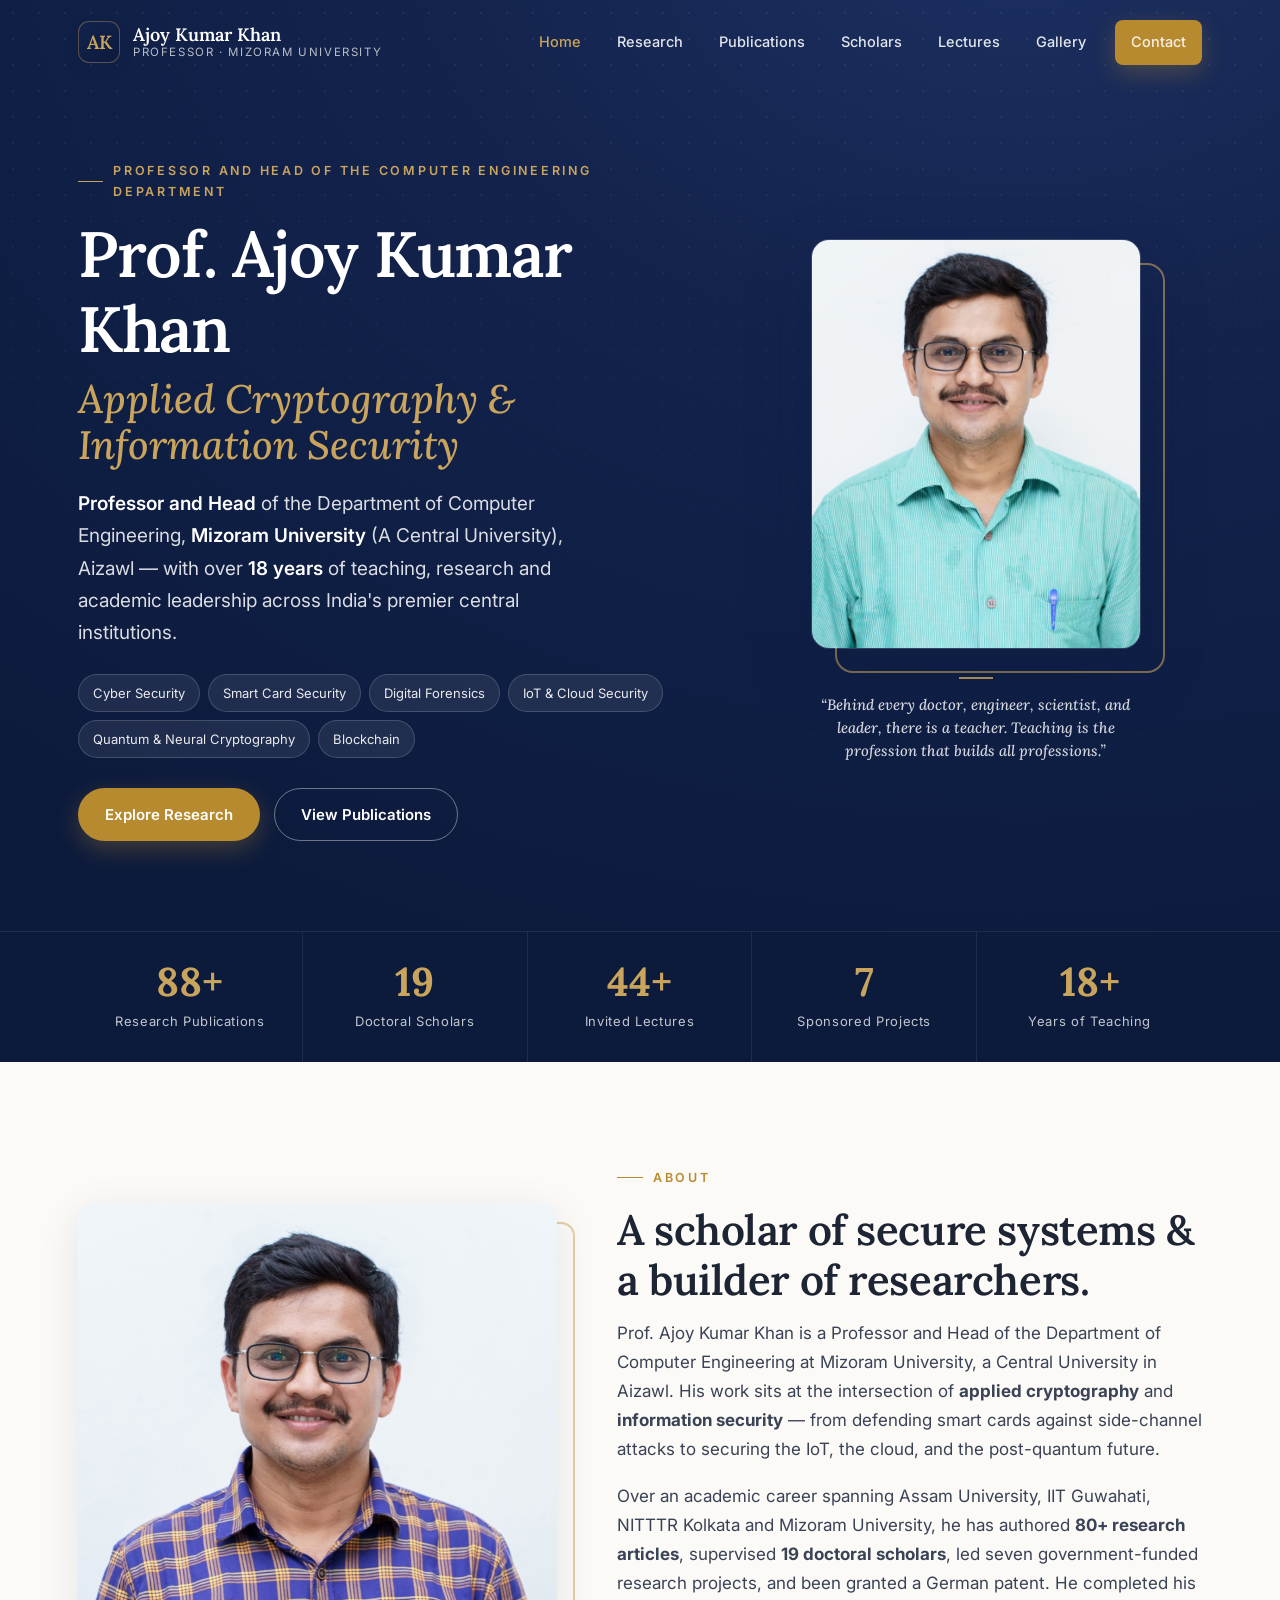
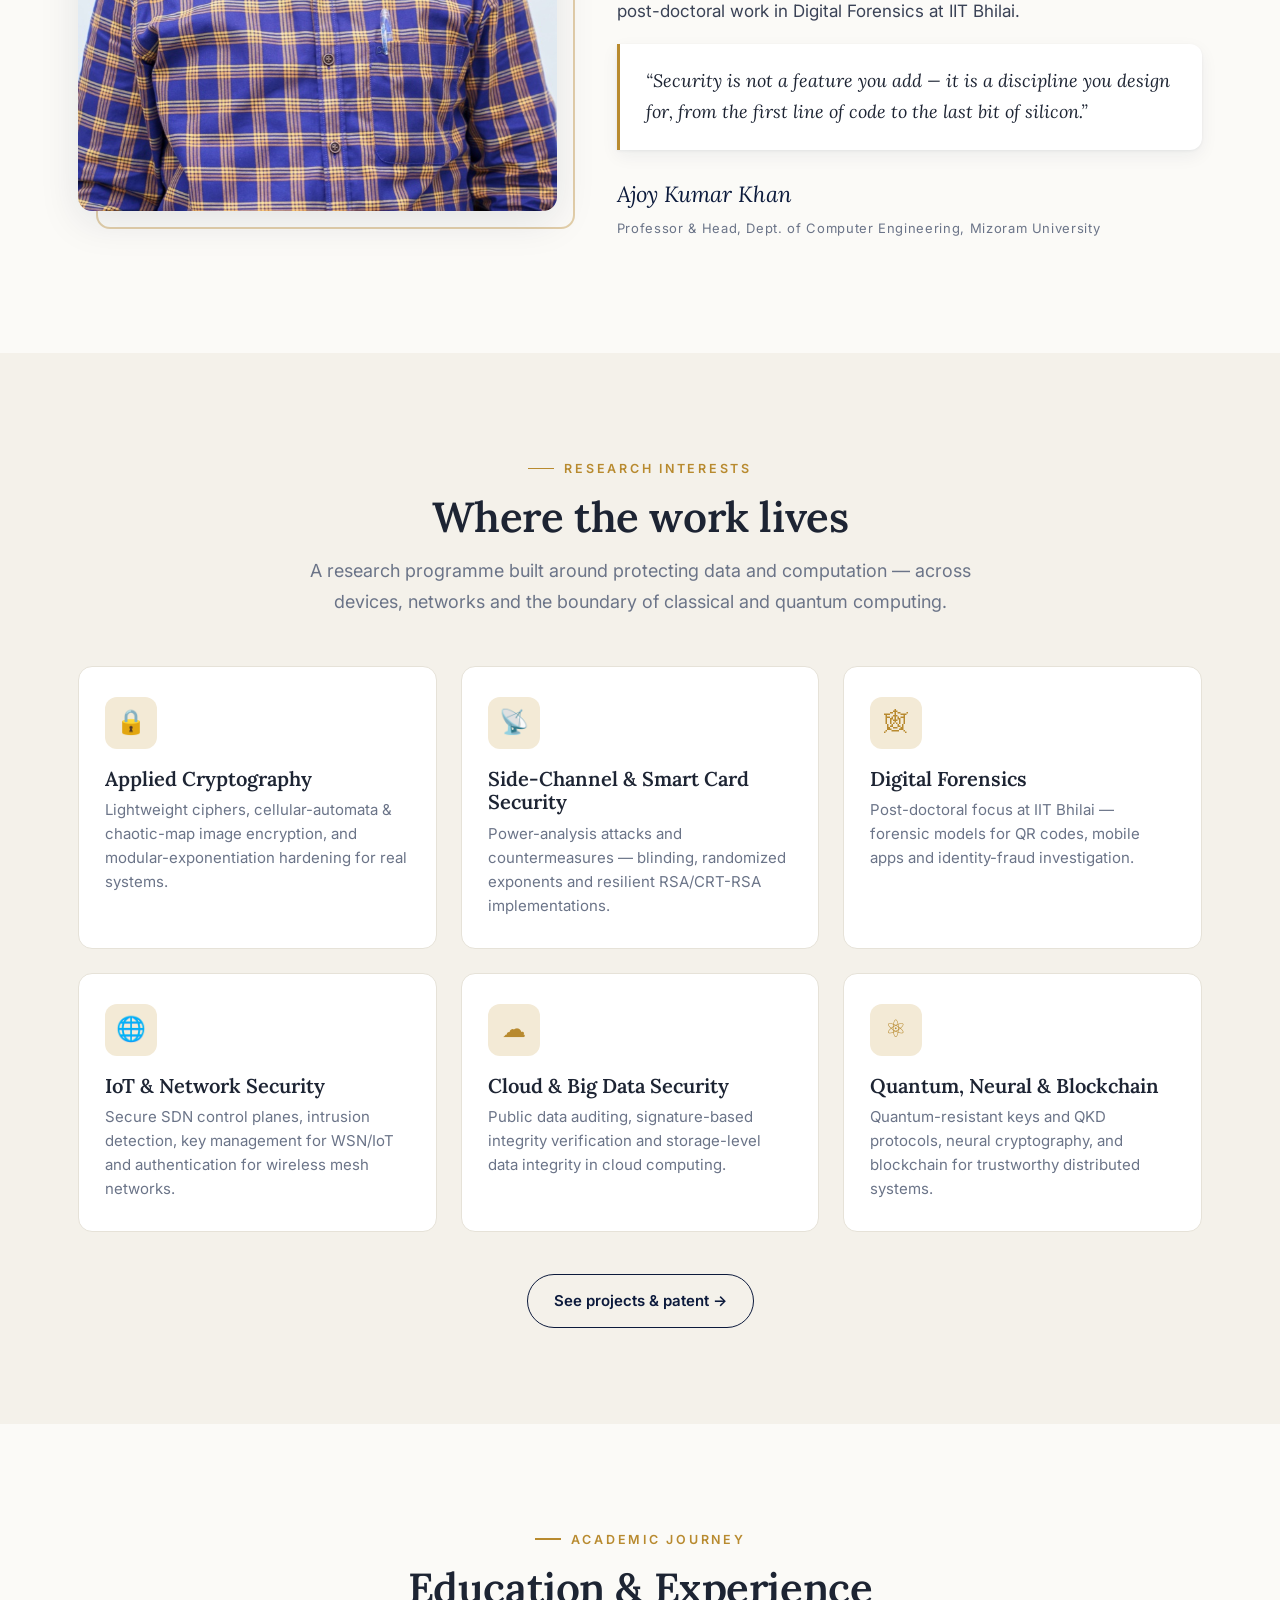
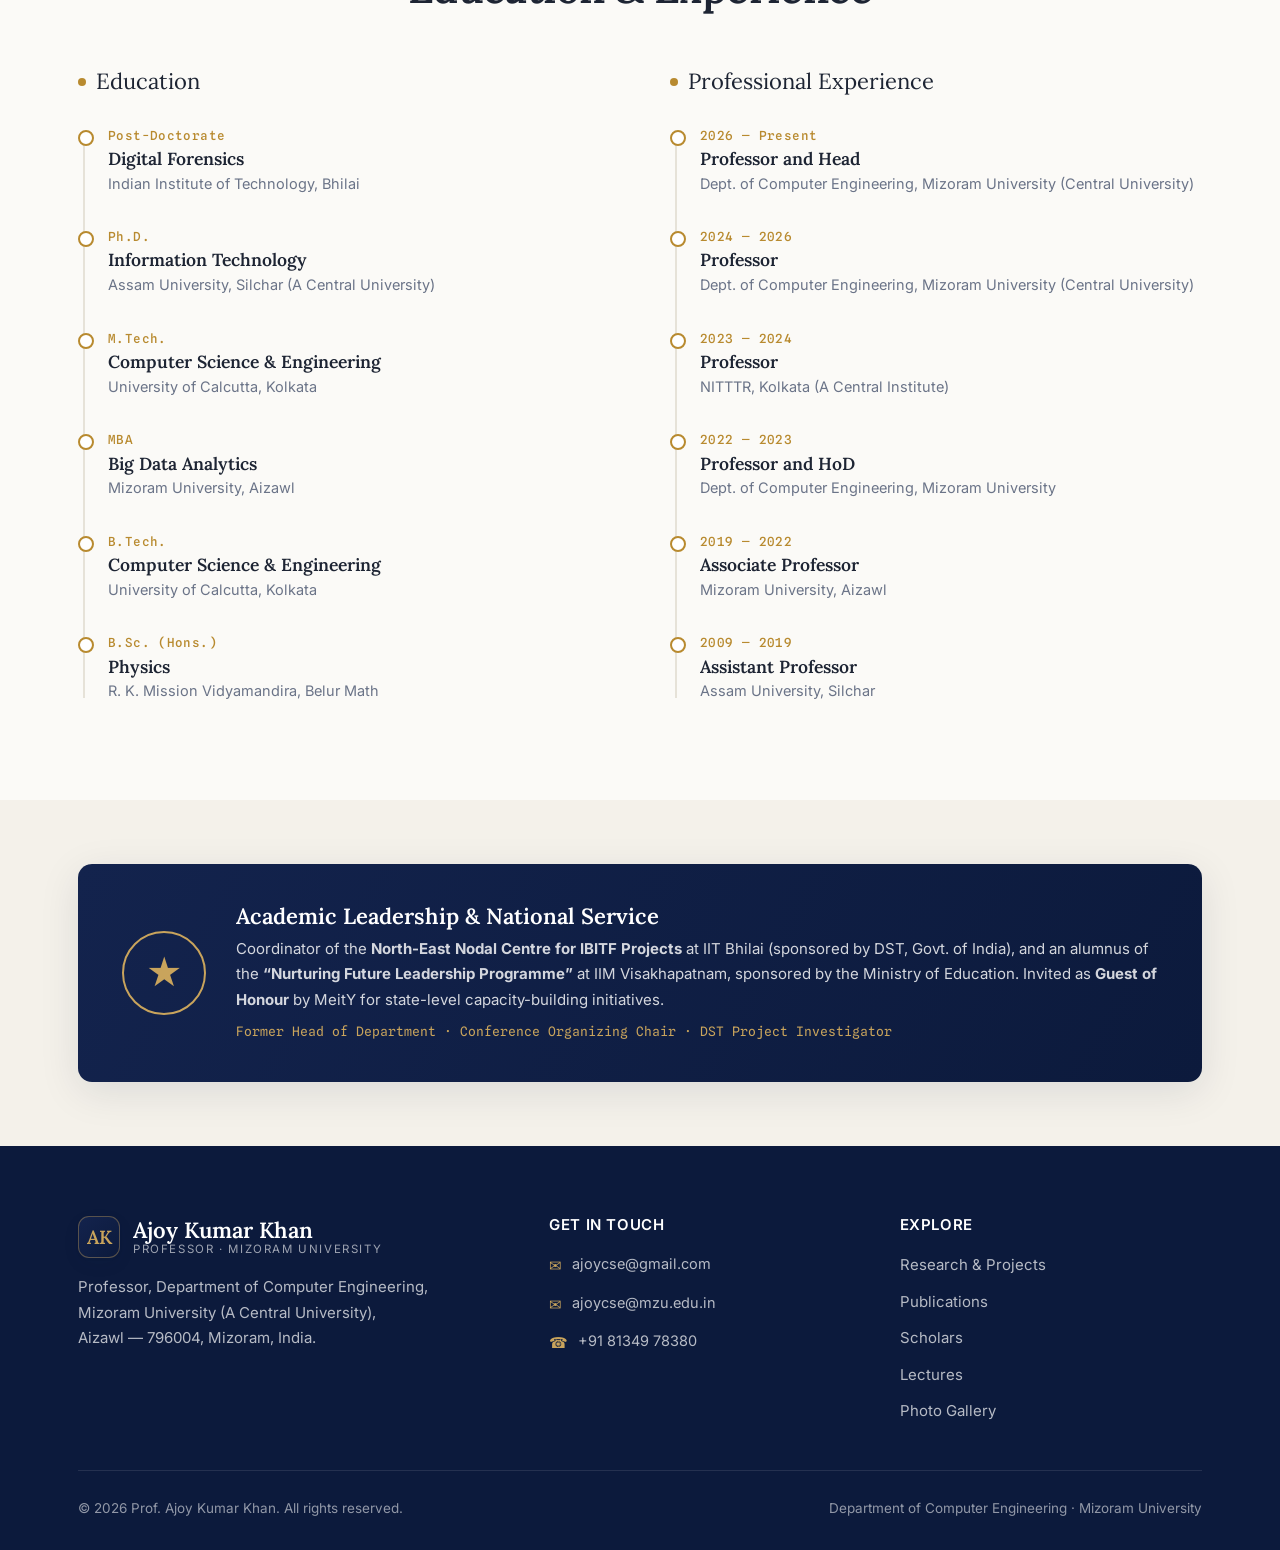
==== commit 9450f373: "first commit" ====
--- a/index.html
+++ b/index.html
@@ -66,6 +66,10 @@
         <b>German Patent</b>
         <small>Granted 2022 &middot; English–Mizo Corpus</small>
       </div> -->
+      <blockquote class="hero__quote">
+        &ldquo;Behind every doctor, engineer, scientist, and leader, there is a teacher.
+        Teaching is the profession that builds all professions.&rdquo;
+      </blockquote>
     </div>
   </div>
 </header>
--- a/assets/css/style.css
+++ b/assets/css/style.css
@@ -152,6 +152,15 @@
 .hero__frame{
   position:absolute;inset:auto;top:24px;left:24px;width:330px;height:410px;
   border:2px solid var(--gold-soft);border-radius:18px;z-index:1;opacity:.6
+}
+.hero__quote{
+  position:relative;z-index:2;width:330px;margin:28px auto 0;padding:0;
+  border:0;font-family:var(--serif);font-style:italic;font-weight:500;
+  font-size:15px;line-height:1.55;text-align:center;color:rgba(255,255,255,.82);
+}
+.hero__quote::before{
+  content:"";display:block;width:34px;height:2px;background:var(--gold-soft);
+  margin:0 auto 14px;opacity:.8;
 }
 .hero__badge{
   position:absolute;z-index:3;bottom:-22px;left:-26px;
